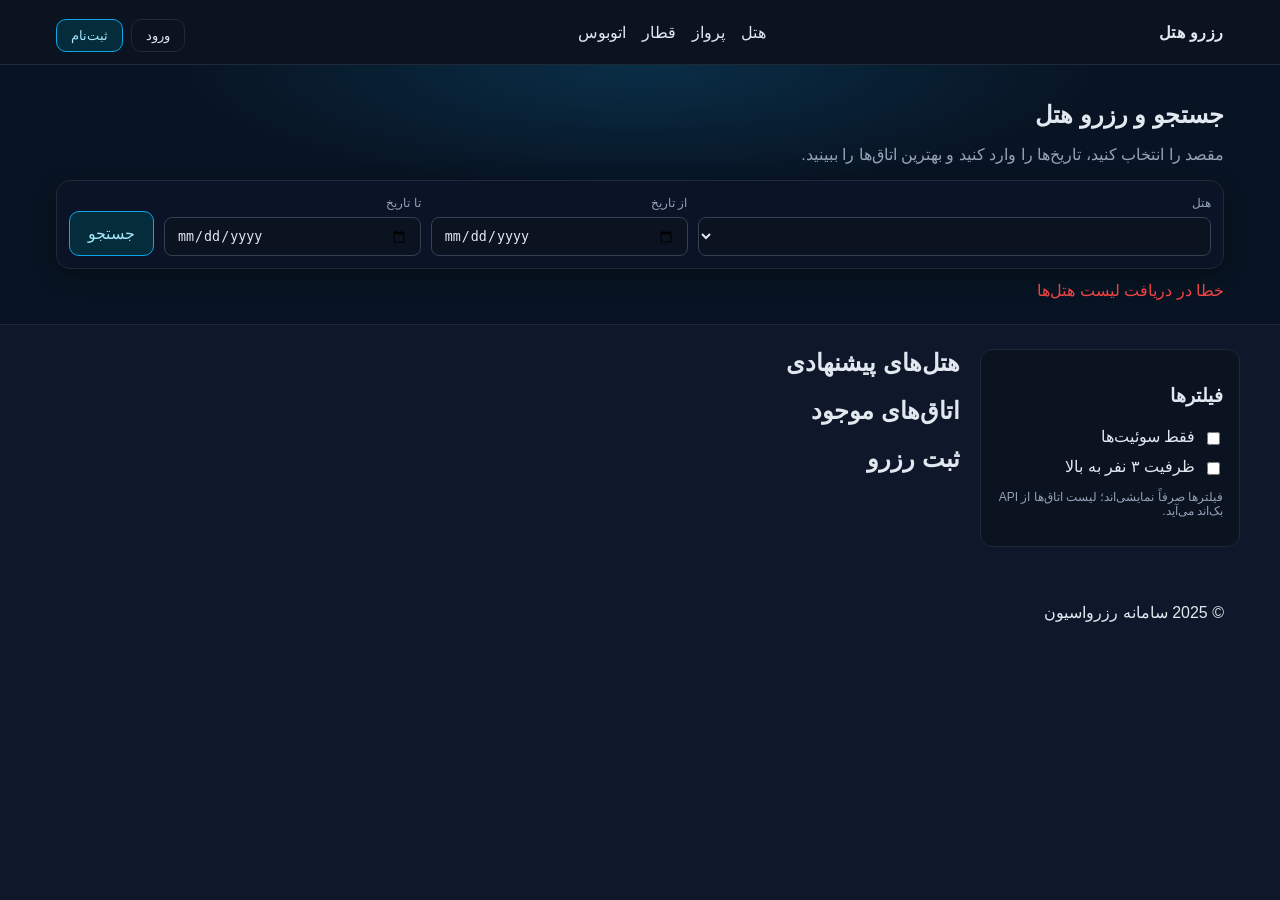
==== frontend/public/index.html @ 7dc8f559 "init backend and frontend and run on docker" ====
<!DOCTYPE html>
<html dir="rtl" lang="fa">
<head>
    <meta charset="UTF-8">
    <meta content="width=device-width, initial-scale=1.0" name="viewport">
    <title>رزرو هتل - سامانه رزرواسیون</title>
    <link href="styles.css" rel="stylesheet">
</head>
<body>
<nav class="topnav">
    <div class="container nav-inner">
        <div class="brand">رزرو هتل</div>
        <ul class="nav-links">
            <li><a href="#">هتل</a></li>
            <li><a href="#">پرواز</a></li>
            <li><a href="#">قطار</a></li>
            <li><a href="#">اتوبوس</a></li>
        </ul>
        <div class="nav-actions">
            <button class="btn ghost">ورود</button>
            <button class="btn primary">ثبت‌نام</button>
        </div>
    </div>
</nav>

<section class="hero">
    <div class="container">
        <h1>جستجو و رزرو هتل</h1>
        <p class="muted">مقصد را انتخاب کنید، تاریخ‌ها را وارد کنید و بهترین اتاق‌ها را ببینید.</p>
        <div class="searchbar">
            <div class="field">
                <label>هتل</label>
                <select id="hotelSelect"></select>
            </div>
            <div class="field">
                <label>از تاریخ</label>
                <input id="fromDate" type="date">
            </div>
            <div class="field">
                <label>تا تاریخ</label>
                <input id="toDate" type="date">
            </div>
            <button class="btn primary xl" id="searchBtn">جستجو</button>
        </div>
        <div id="message"></div>
    </div>
</section>

<div class="container page">
    <aside class="filters">
        <h3>فیلترها</h3>
        <label class="checkbox">
            <input id="filterSuite" type="checkbox"> فقط سوئیت‌ها
        </label>
        <label class="checkbox">
            <input id="filterCapacity3" type="checkbox"> ظرفیت ۳ نفر به بالا
        </label>
        <p class="hint muted">فیلترها صرفاً نمایشی‌اند؛ لیست اتاق‌ها از API بک‌اند می‌آید.</p>
    </aside>

    <main class="content">
        <section>
            <h2>هتل‌های پیشنهادی</h2>
            <div class="grid" id="hotelsGrid"></div>
        </section>

        <section class="results">
            <h2>اتاق‌های موجود</h2>
            <div class="grid grid-rooms" id="roomsGrid"></div>
        </section>

        <section class="reservation">
            <h2>ثبت رزرو</h2>
            <div class="card hidden" id="reservationForm">
                <p>اتاق انتخاب شده: <b id="selectedRoom"></b></p>
                <div class="form-row">
                    <input id="guestName" placeholder="نام و نام خانوادگی" type="text">
                    <input id="guestEmail" placeholder="ایمیل" type="email">
                    <button class="btn success" id="reserveBtn">ثبت رزرو</button>
                </div>
            </div>
        </section>
    </main>
</div>

<footer class="site-footer">
    <div class="container">
        <p>© 2025 سامانه رزرواسیون</p>
    </div>
</footer>

<script src="config.js"></script>
<script src="app.js"></script>
</body>
</html>
---- frontend/public/styles.css ----
:root {
    --bg: #0f172a;
    --fg: #e2e8f0;
    --muted: #94a3b8;
    --primary: #0ea5e9;
    --card: #0b1220;
    --accent: #10b981;
    --border: #1f2937;
    --shadow: 0 8px 24px rgba(0, 0, 0, .3);
}

* {
    box-sizing: border-box;
}

html, body {
    margin: 0;
    padding: 0;
    background: var(--bg);
    color: var(--fg);
    font-family: Vazirmatn, Segoe UI, Tahoma, Arial, sans-serif;
}

input, select, button {
    margin-top: 6px;
    padding: 10px 12px;
    border-radius: 8px;
    border: 1px solid #334155;
    background: #0b1220;
    color: var(--fg);
}

button {
    cursor: pointer;
    border-color: #0ea5e9;
    background: #0b1f2e;
    transition: background .15s ease, transform .05s ease;
}

button:hover {
    background: #0a2a3f;
}

button:active {
    transform: translateY(1px);
}

.hidden {
    display: none;
}

#message {
    margin-top: 12px;
}

.ok {
    color: var(--accent);
}

.err {
    color: #ef4444;
}

/* Layout */
.container {
    max-width: 1200px;
    margin: 0 auto;
    padding: 0 16px;
}

.topnav {
    background: #0b1220;
    border-bottom: 1px solid var(--border);
    position: sticky;
    top: 0;
    z-index: 10;
}

.nav-inner {
    display: flex;
    align-items: center;
    justify-content: space-between;
    height: 64px;
}

.brand {
    font-weight: 800;
    letter-spacing: .5px;
}

.nav-links {
    display: flex;
    list-style: none;
    gap: 16px;
    margin: 0;
    padding: 0;
}

.nav-links a {
    color: var(--fg);
    text-decoration: none;
}

.nav-actions {
    display: flex;
    gap: 8px;
}

.btn {
    border: 1px solid var(--border);
    padding: 8px 14px;
    border-radius: 10px;
}

.btn.primary {
    background: #042c3a;
    border-color: var(--primary);
    color: #a4e8ff;
}

.btn.success {
    background: #062b22;
    border-color: #16a34a;
    color: #86efac;
}

.btn.ghost {
    background: transparent;
}

.btn.xl {
    padding: 12px 18px;
    font-size: 16px;
}

.hero {
    background: radial-gradient(60% 80% at 50% 0%, rgba(14, 165, 233, .18), transparent 60%), #081423;
    border-bottom: 1px solid var(--border);
    padding: 36px 0 24px;
}

.hero h1 {
    margin: 0 0 6px;
}

.muted {
    color: var(--muted);
}

.searchbar {
    margin-top: 16px;
    display: grid;
    grid-template-columns: 2fr 1fr 1fr auto;
    gap: 10px;
    align-items: end;
    background: #0a1426;
    border: 1px solid var(--border);
    border-radius: 14px;
    padding: 12px;
    box-shadow: var(--shadow);
}

.searchbar .field label {
    font-size: 12px;
    color: var(--muted);
}

.searchbar select, .searchbar input {
    width: 100%;
}

.page {
    padding: 24px 0 40px;
    display: grid;
    grid-template-columns: 260px 1fr;
    gap: 20px;
}

.filters {
    background: var(--card);
    border: 1px solid var(--border);
    border-radius: 12px;
    padding: 16px;
    height: fit-content;
}

.checkbox {
    display: flex;
    align-items: center;
    gap: 8px;
    margin: 8px 0;
}

.hint {
    font-size: 12px;
}

.content h2 {
    margin-top: 0;
}

.grid {
    display: grid;
    grid-template-columns: repeat(3, 1fr);
    gap: 16px;
}

.grid-rooms {
    grid-template-columns: repeat(2, 1fr);
}

.card {
    background: var(--card);
    border: 1px solid var(--border);
    border-radius: 14px;
    padding: 14px;
    box-shadow: var(--shadow);
}

.hotel-card .title {
    display: flex;
    justify-content: space-between;
    align-items: baseline;
    gap: 8px;
}

.stars {
    color: #fbbf24;
    font-size: 14px;
}

.pill {
    display: inline-block;
    background: #0a2a3f;
    border: 1px solid #0ea5e9;
    color: #a4e8ff;
    padding: 2px 8px;
    border-radius: 999px;
    font-size: 12px;
}

.price {
    font-weight: 700;
}

.actions {
    display: flex;
    justify-content: flex-end;
}
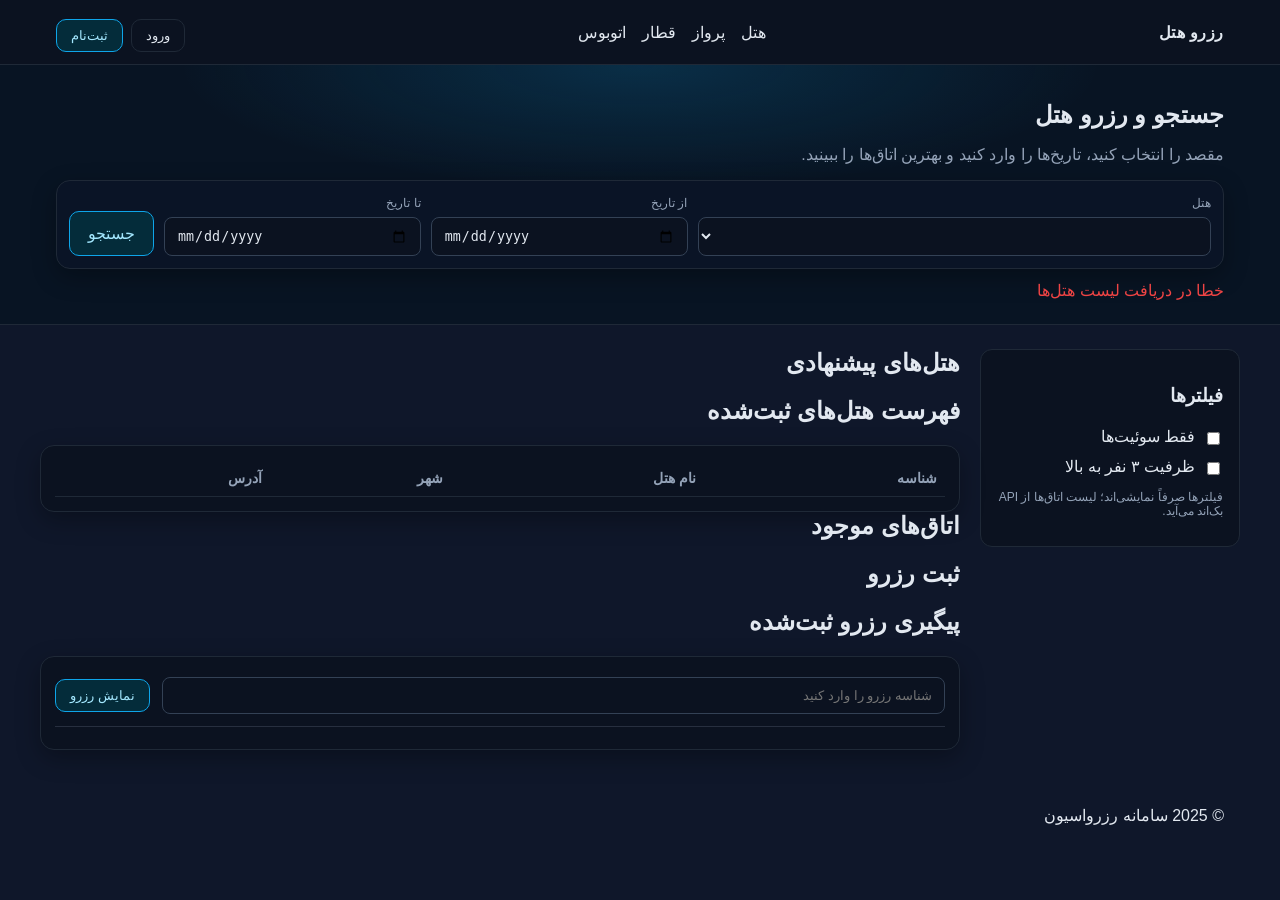
==== commit c9d8c355: "Add hotel listing table and reservation lookup feature - Introduced a new table to display hotel det" ====
--- a/frontend/public/index.html
+++ b/frontend/public/index.html
@@ -1,21 +1,28 @@
 <!DOCTYPE html>
+<!-- صفحه اصلی سامانه رزرواسیون هتل -->
 <html dir="rtl" lang="fa">
 <head>
+    <!-- تنظیمات متا و کدگذاری -->
     <meta charset="UTF-8">
     <meta content="width=device-width, initial-scale=1.0" name="viewport">
     <title>رزرو هتل - سامانه رزرواسیون</title>
+    <!-- لینک به فایل CSS برای استایل‌دهی -->
     <link href="styles.css" rel="stylesheet">
 </head>
 <body>
+<!-- نوار بالای صفحه (Navigation Bar) -->
 <nav class="topnav">
     <div class="container nav-inner">
+        <!-- لوگو و نام سایت -->
         <div class="brand">رزرو هتل</div>
+        <!-- منوی اصلی سایت -->
         <ul class="nav-links">
             <li><a href="#">هتل</a></li>
             <li><a href="#">پرواز</a></li>
             <li><a href="#">قطار</a></li>
             <li><a href="#">اتوبوس</a></li>
         </ul>
+        <!-- دکمه‌های ورود و ثبت‌نام -->
         <div class="nav-actions">
             <button class="btn ghost">ورود</button>
             <button class="btn primary">ثبت‌نام</button>
@@ -23,73 +30,134 @@
     </div>
 </nav>
 
+<!-- بخش اصلی جستجو (Hero Section) -->
 <section class="hero">
     <div class="container">
+        <!-- عنوان اصلی صفحه -->
         <h1>جستجو و رزرو هتل</h1>
+        <!-- توضیحات -->
         <p class="muted">مقصد را انتخاب کنید، تاریخ‌ها را وارد کنید و بهترین اتاق‌ها را ببینید.</p>
+        <!-- فرم جستجو -->
         <div class="searchbar">
+            <!-- فیلد انتخاب هتل -->
             <div class="field">
                 <label>هتل</label>
                 <select id="hotelSelect"></select>
             </div>
+            <!-- فیلد تاریخ شروع -->
             <div class="field">
                 <label>از تاریخ</label>
                 <input id="fromDate" type="date">
             </div>
+            <!-- فیلد تاریخ پایان -->
             <div class="field">
                 <label>تا تاریخ</label>
                 <input id="toDate" type="date">
             </div>
+            <!-- دکمه جستجو -->
             <button class="btn primary xl" id="searchBtn">جستجو</button>
         </div>
+        <!-- المان نمایش پیام‌ها (خطا یا موفقیت) -->
         <div id="message"></div>
     </div>
 </section>
 
+<!-- محتوای اصلی صفحه -->
 <div class="container page">
+    <!-- نوار کناری فیلترها -->
     <aside class="filters">
         <h3>فیلترها</h3>
+        <!-- چک‌باکس فیلتر سوئیت -->
         <label class="checkbox">
             <input id="filterSuite" type="checkbox"> فقط سوئیت‌ها
         </label>
+        <!-- چک‌باکس فیلتر ظرفیت -->
         <label class="checkbox">
             <input id="filterCapacity3" type="checkbox"> ظرفیت ۳ نفر به بالا
         </label>
+        <!-- توضیح درباره فیلترها -->
         <p class="hint muted">فیلترها صرفاً نمایشی‌اند؛ لیست اتاق‌ها از API بک‌اند می‌آید.</p>
     </aside>
 
+    <!-- بخش اصلی محتوا -->
     <main class="content">
-        <section>
-            <h2>هتل‌های پیشنهادی</h2>
-            <div class="grid" id="hotelsGrid"></div>
+        <!-- بخش نمایش هتل‌های پیشنهادی که از بک‌اند لود می‌شوند -->
+        <section> <!-- سکشن هتل‌های پیشنهادی -->
+            <h2>هتل‌های پیشنهادی</h2> <!-- عنوان بخش هتل‌های پیشنهادی -->
+            <div class="grid" id="hotelsGrid"></div> <!-- گرید کارت‌های هتل که با JS پر می‌شود -->
         </section>
 
-        <section class="results">
-            <h2>اتاق‌های موجود</h2>
-            <div class="grid grid-rooms" id="roomsGrid"></div>
+        <!-- جدول کامل هتل‌ها بر اساس داده‌های بک‌اند -->
+        <section class="hotel-list"> <!-- سکشن فهرست کامل هتل‌ها -->
+            <h2>فهرست هتل‌های ثبت‌شده</h2> <!-- عنوان جدول هتل‌ها -->
+            <div class="card"> <!-- کارت حاوی جدول -->
+                <div class="table-wrapper"> <!-- ظرف اسکرول‌پذیر برای جدول -->
+                    <table class="data-table"> <!-- جدول نمایش مشخصات هتل‌ها -->
+                        <thead> <!-- هدر جدول -->
+                            <tr> <!-- ردیف عنوان ستون‌ها -->
+                                <th>شناسه</th> <!-- ستون شناسه هتل -->
+                                <th>نام هتل</th> <!-- ستون نام هتل -->
+                                <th>شهر</th> <!-- ستون شهر هتل -->
+                                <th>آدرس</th> <!-- ستون آدرس هتل -->
+                            </tr>
+                        </thead>
+                        <tbody id="hotelsTableBody"> <!-- بدنه جدول که با JS از /api/hotels پر می‌شود -->
+                            <!-- ردیف‌های هتل از طریق JS تکمیل می‌شوند -->
+                        </tbody>
+                    </table>
+                </div>
+            </div>
         </section>
 
-        <section class="reservation">
-            <h2>ثبت رزرو</h2>
-            <div class="card hidden" id="reservationForm">
-                <p>اتاق انتخاب شده: <b id="selectedRoom"></b></p>
-                <div class="form-row">
-                    <input id="guestName" placeholder="نام و نام خانوادگی" type="text">
-                    <input id="guestEmail" placeholder="ایمیل" type="email">
-                    <button class="btn success" id="reserveBtn">ثبت رزرو</button>
+        <!-- بخش نمایش نتایج جستجو (اتاق‌های موجود) -->
+        <section class="results"> <!-- سکشن نتایج جستجوی اتاق‌ها -->
+            <h2>اتاق‌های موجود</h2> <!-- عنوان بخش اتاق‌های موجود -->
+            <div class="grid grid-rooms" id="roomsGrid"></div> <!-- گرید کارت‌های اتاق که با جستجو پر می‌شود -->
+        </section>
+
+        <!-- بخش فرم رزرواسیون -->
+        <section class="reservation"> <!-- سکشن فرم رزرو -->
+            <h2>ثبت رزرو</h2> <!-- عنوان فرم رزرو -->
+            <!-- فرم رزرو (در ابتدا مخفی است) -->
+            <div class="card hidden" id="reservationForm"> <!-- کارت فرم که پس از انتخاب اتاق نمایش داده می‌شود -->
+                <!-- نمایش شماره اتاق انتخاب شده -->
+                <p>اتاق انتخاب شده: <b id="selectedRoom"></b></p> <!-- نمایش شماره اتاق انتخاب‌شده -->
+                <!-- فیلدهای فرم رزرو -->
+                <div class="form-row"> <!-- ردیف فیلدهای نام، ایمیل و دکمه -->
+                    <input id="guestName" placeholder="نام و نام خانوادگی" type="text"> <!-- ورودی نام مهمان -->
+                    <input id="guestEmail" placeholder="ایمیل" type="email"> <!-- ورودی ایمیل مهمان -->
+                    <button class="btn success" id="reserveBtn">ثبت رزرو</button> <!-- دکمه ارسال رزرو -->
+                </div>
+            </div>
+        </section>
+
+        <!-- بخش مشاهده رزرو بر اساس شناسه -->
+        <section class="reservation-lookup"> <!-- سکشن پیگیری رزرو ثبت‌شده -->
+            <h2>پیگیری رزرو ثبت‌شده</h2> <!-- عنوان بخش پیگیری رزرو -->
+            <div class="card"> <!-- کارت فرم پیگیری -->
+                <div class="form-row"> <!-- ردیف ورودی شناسه و دکمه -->
+                    <input id="reservationIdInput" placeholder="شناسه رزرو را وارد کنید" type="number" min="1"> <!-- ورودی شناسه رزرو -->
+                    <button class="btn primary" id="reservationLookupBtn">نمایش رزرو</button> <!-- دکمه فراخوانی API رزرو -->
+                </div>
+                <div class="reservation-details" id="reservationDetails"> <!-- ناحیه نمایش جزئیات رزرو -->
+                    <!-- اطلاعات رزرو در اینجا نمایش داده می‌شود -->
                 </div>
             </div>
         </section>
     </main>
 </div>
 
+<!-- فوتر صفحه -->
 <footer class="site-footer">
     <div class="container">
         <p>© 2025 سامانه رزرواسیون</p>
     </div>
 </footer>
 
+<!-- بارگذاری فایل‌های JavaScript -->
+<!-- فایل تنظیمات (آدرس بک‌اند) -->
 <script src="config.js"></script>
+<!-- فایل اصلی منطق برنامه -->
 <script src="app.js"></script>
 </body>
 </html>
--- a/frontend/public/styles.css
+++ b/frontend/public/styles.css
@@ -1,158 +1,185 @@
+/* تعریف متغیرهای CSS برای رنگ‌ها و استایل‌های مشترک */
 :root {
-    --bg: #0f172a;
-    --fg: #e2e8f0;
-    --muted: #94a3b8;
-    --primary: #0ea5e9;
-    --card: #0b1220;
-    --accent: #10b981;
-    --border: #1f2937;
-    --shadow: 0 8px 24px rgba(0, 0, 0, .3);
-}
-
+    --bg: #0f172a; /* رنگ پس‌زمینه اصلی */
+    --fg: #e2e8f0; /* رنگ متن اصلی */
+    --muted: #94a3b8; /* رنگ متن کم‌رنگ */
+    --primary: #0ea5e9; /* رنگ اصلی (آبی) */
+    --card: #0b1220; /* رنگ پس‌زمینه کارت‌ها */
+    --accent: #10b981; /* رنگ تأکیدی (سبز) */
+    --border: #1f2937; /* رنگ حاشیه */
+    --shadow: 0 8px 24px rgba(0, 0, 0, .3); /* سایه پیش‌فرض */
+}
+
+/* تنظیمات کلی برای تمام المان‌ها */
 * {
-    box-sizing: border-box;
-}
-
+    box-sizing: border-box; /* محاسبه اندازه با در نظر گیری padding و border */
+}
+
+/* تنظیمات پایه برای HTML و Body */
 html, body {
     margin: 0;
     padding: 0;
-    background: var(--bg);
-    color: var(--fg);
-    font-family: Vazirmatn, Segoe UI, Tahoma, Arial, sans-serif;
-}
-
+    background: var(--bg); /* استفاده از رنگ پس‌زمینه تعریف شده */
+    color: var(--fg); /* استفاده از رنگ متن تعریف شده */
+    font-family: Vazirmatn, Segoe UI, Tahoma, Arial, sans-serif; /* فونت فارسی و انگلیسی */
+}
+
+/* استایل‌های مشترک برای input، select و button */
 input, select, button {
     margin-top: 6px;
     padding: 10px 12px;
-    border-radius: 8px;
+    border-radius: 8px; /* گوشه‌های گرد */
     border: 1px solid #334155;
     background: #0b1220;
     color: var(--fg);
 }
 
+/* استایل‌های مخصوص دکمه‌ها */
 button {
-    cursor: pointer;
+    cursor: pointer; /* تغییر نشانگر ماوس به دست */
     border-color: #0ea5e9;
     background: #0b1f2e;
-    transition: background .15s ease, transform .05s ease;
-}
-
+    transition: background .15s ease, transform .05s ease; /* انیمیشن نرم */
+}
+
+/* استایل دکمه هنگام hover (قرار گرفتن ماوس روی آن) */
 button:hover {
     background: #0a2a3f;
 }
 
+/* استایل دکمه هنگام کلیک */
 button:active {
-    transform: translateY(1px);
-}
-
+    transform: translateY(1px); /* حرکت کوچک به پایین برای افکت کلیک */
+}
+
+/* کلاس برای مخفی کردن المان‌ها */
 .hidden {
     display: none;
 }
 
+/* استایل المان نمایش پیام */
 #message {
     margin-top: 12px;
 }
 
+/* رنگ سبز برای پیام‌های موفقیت */
 .ok {
     color: var(--accent);
 }
 
+/* رنگ قرمز برای پیام‌های خطا */
 .err {
     color: #ef4444;
 }
 
-/* Layout */
+/* استایل‌های Layout و چیدمان صفحه */
+/* کانتینر اصلی با عرض حداکثر 1200 پیکسل و وسط‌چین */
 .container {
     max-width: 1200px;
-    margin: 0 auto;
-    padding: 0 16px;
-}
-
+    margin: 0 auto; /* وسط‌چین کردن */
+    padding: 0 16px; /* فاصله از کناره‌ها */
+}
+
+/* استایل نوار بالای صفحه (Navigation Bar) */
 .topnav {
     background: #0b1220;
     border-bottom: 1px solid var(--border);
-    position: sticky;
+    position: sticky; /* چسبیدن به بالای صفحه هنگام اسکرول */
     top: 0;
-    z-index: 10;
-}
-
+    z-index: 10; /* قرار گرفتن در بالای سایر المان‌ها */
+}
+
+/* استایل محتوای داخلی نوار */
 .nav-inner {
     display: flex;
-    align-items: center;
-    justify-content: space-between;
+    align-items: center; /* تراز عمودی وسط */
+    justify-content: space-between; /* فاصله بین المان‌ها */
     height: 64px;
 }
 
+/* استایل لوگو/نام برند */
 .brand {
     font-weight: 800;
     letter-spacing: .5px;
 }
 
+/* استایل منوی لینک‌ها */
 .nav-links {
     display: flex;
-    list-style: none;
+    list-style: none; /* حذف نشانگر لیست */
     gap: 16px;
     margin: 0;
     padding: 0;
 }
 
+/* استایل لینک‌های منو */
 .nav-links a {
     color: var(--fg);
-    text-decoration: none;
-}
-
+    text-decoration: none; /* حذف خط زیر لینک */
+}
+
+/* استایل دکمه‌های ورود و ثبت‌نام */
 .nav-actions {
     display: flex;
     gap: 8px;
 }
 
+/* استایل پایه دکمه‌ها */
 .btn {
     border: 1px solid var(--border);
     padding: 8px 14px;
     border-radius: 10px;
 }
 
+/* استایل دکمه اصلی (آبی) */
 .btn.primary {
     background: #042c3a;
     border-color: var(--primary);
     color: #a4e8ff;
 }
 
+/* استایل دکمه موفقیت (سبز) */
 .btn.success {
     background: #062b22;
     border-color: #16a34a;
     color: #86efac;
 }
 
+/* استایل دکمه شفاف (بدون پس‌زمینه) */
 .btn.ghost {
     background: transparent;
 }
 
+/* استایل دکمه بزرگ */
 .btn.xl {
     padding: 12px 18px;
     font-size: 16px;
 }
 
+/* استایل بخش Hero (بخش جستجو در بالای صفحه) */
 .hero {
     background: radial-gradient(60% 80% at 50% 0%, rgba(14, 165, 233, .18), transparent 60%), #081423;
     border-bottom: 1px solid var(--border);
     padding: 36px 0 24px;
 }
 
+/* استایل عنوان اصلی */
 .hero h1 {
     margin: 0 0 6px;
 }
 
+/* کلاس برای متن‌های کم‌رنگ */
 .muted {
     color: var(--muted);
 }
 
+/* استایل نوار جستجو */
 .searchbar {
     margin-top: 16px;
-    display: grid;
-    grid-template-columns: 2fr 1fr 1fr auto;
+    display: grid; /* استفاده از Grid Layout */
+    grid-template-columns: 2fr 1fr 1fr auto; /* تقسیم فضا: هتل 2 واحد، تاریخ‌ها هر کدام 1 واحد، دکمه auto */
     gap: 10px;
-    align-items: end;
+    align-items: end; /* تراز المان‌ها از پایین */
     background: #0a1426;
     border: 1px solid var(--border);
     border-radius: 14px;
@@ -160,30 +187,35 @@
     box-shadow: var(--shadow);
 }
 
+/* استایل برچسب فیلدهای جستجو */
 .searchbar .field label {
     font-size: 12px;
     color: var(--muted);
 }
 
+/* استایل input و select در نوار جستجو */
 .searchbar select, .searchbar input {
-    width: 100%;
-}
-
+    width: 100%; /* پر کردن تمام عرض فیلد */
+}
+
+/* استایل صفحه اصلی (با sidebar و محتوا) */
 .page {
     padding: 24px 0 40px;
     display: grid;
-    grid-template-columns: 260px 1fr;
+    grid-template-columns: 260px 1fr; /* sidebar 260px و محتوا بقیه فضا */
     gap: 20px;
 }
 
+/* استایل نوار کناری فیلترها */
 .filters {
     background: var(--card);
     border: 1px solid var(--border);
     border-radius: 12px;
     padding: 16px;
-    height: fit-content;
-}
-
+    height: fit-content; /* ارتفاع بر اساس محتوا */
+}
+
+/* استایل چک‌باکس‌ها */
 .checkbox {
     display: flex;
     align-items: center;
@@ -191,24 +223,29 @@
     margin: 8px 0;
 }
 
+/* استایل متن راهنما */
 .hint {
     font-size: 12px;
 }
 
+/* استایل عنوان‌های بخش محتوا */
 .content h2 {
     margin-top: 0;
 }
 
+/* استایل Grid برای نمایش کارت‌ها */
 .grid {
     display: grid;
-    grid-template-columns: repeat(3, 1fr);
+    grid-template-columns: repeat(3, 1fr); /* 3 ستون با عرض مساوی */
     gap: 16px;
 }
 
+/* استایل Grid مخصوص اتاق‌ها (2 ستون) */
 .grid-rooms {
-    grid-template-columns: repeat(2, 1fr);
-}
-
+    grid-template-columns: repeat(2, 1fr); /* 2 ستون با عرض مساوی */
+}
+
+/* استایل پایه کارت‌ها */
 .card {
     background: var(--card);
     border: 1px solid var(--border);
@@ -217,35 +254,93 @@
     box-shadow: var(--shadow);
 }
 
+/* استایل عنوان کارت هتل */
 .hotel-card .title {
     display: flex;
-    justify-content: space-between;
+    justify-content: space-between; /* فاصله بین نام و ستاره‌ها */
     align-items: baseline;
     gap: 8px;
 }
 
+/* استایل ستاره‌های رتبه‌بندی */
 .stars {
-    color: #fbbf24;
+    color: #fbbf24; /* رنگ طلایی */
     font-size: 14px;
 }
 
+/* استایل برچسب نوع اتاق (pill) */
 .pill {
     display: inline-block;
     background: #0a2a3f;
     border: 1px solid #0ea5e9;
     color: #a4e8ff;
     padding: 2px 8px;
-    border-radius: 999px;
+    border-radius: 999px; /* شکل گرد کامل */
     font-size: 12px;
 }
 
+/* استایل نمایش قیمت */
 .price {
-    font-weight: 700;
-}
-
+    font-weight: 700; /* متن پررنگ */
+}
+
+/* استایل بخش دکمه‌های کارت */
 .actions {
     display: flex;
-    justify-content: flex-end;
-}
-
-
+    justify-content: flex-end; /* تراز به راست */
+}
+
+/* استایل جدول نمایش هتل‌ها */
+.table-wrapper {
+    overflow-x: auto; /* امکان اسکرول افقی در موبایل */
+}
+
+.data-table {
+    width: 100%;
+    border-collapse: collapse; /* حذف فاصله بین سلول‌ها */
+    font-size: 14px;
+}
+
+.data-table th, .data-table td {
+    text-align: right;
+    padding: 10px 8px;
+    border-bottom: 1px solid var(--border);
+}
+
+.data-table th {
+    color: var(--muted);
+    font-weight: 600;
+}
+
+.data-table tr:last-child td {
+    border-bottom: none;
+}
+
+/* استایل چیدمان سطرهای فرم */
+.form-row {
+    display: flex;
+    gap: 12px;
+    flex-wrap: wrap; /* جمع شدن در موبایل */
+    align-items: center;
+}
+
+.form-row input {
+    flex: 1;
+    min-width: 220px;
+}
+
+/* استایل بخش نمایش جزییات رزرو */
+.reservation-details {
+    margin-top: 12px;
+    padding-top: 8px;
+    border-top: 1px solid rgba(148, 163, 184, .2);
+    font-size: 14px;
+    line-height: 1.8;
+}
+
+.reservation-details .highlight {
+    color: var(--accent);
+    font-weight: 600;
+}
+
+
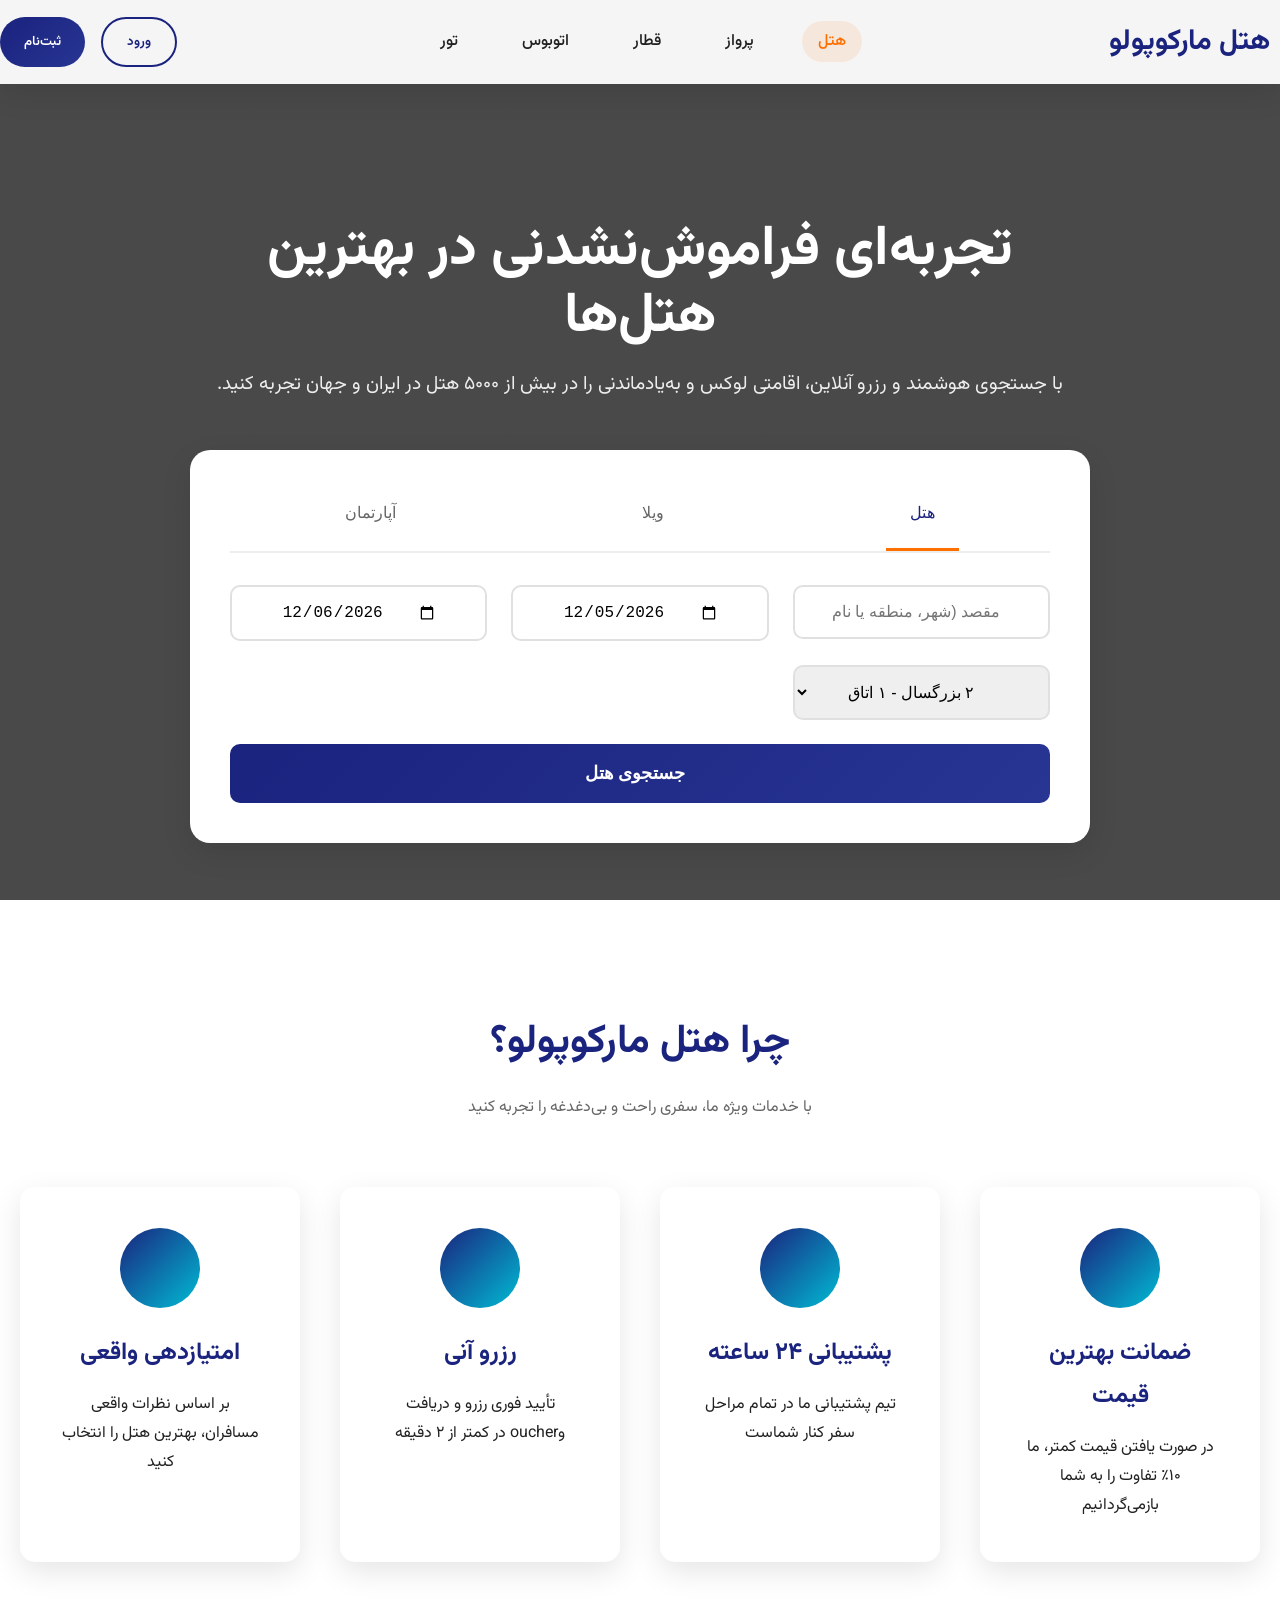
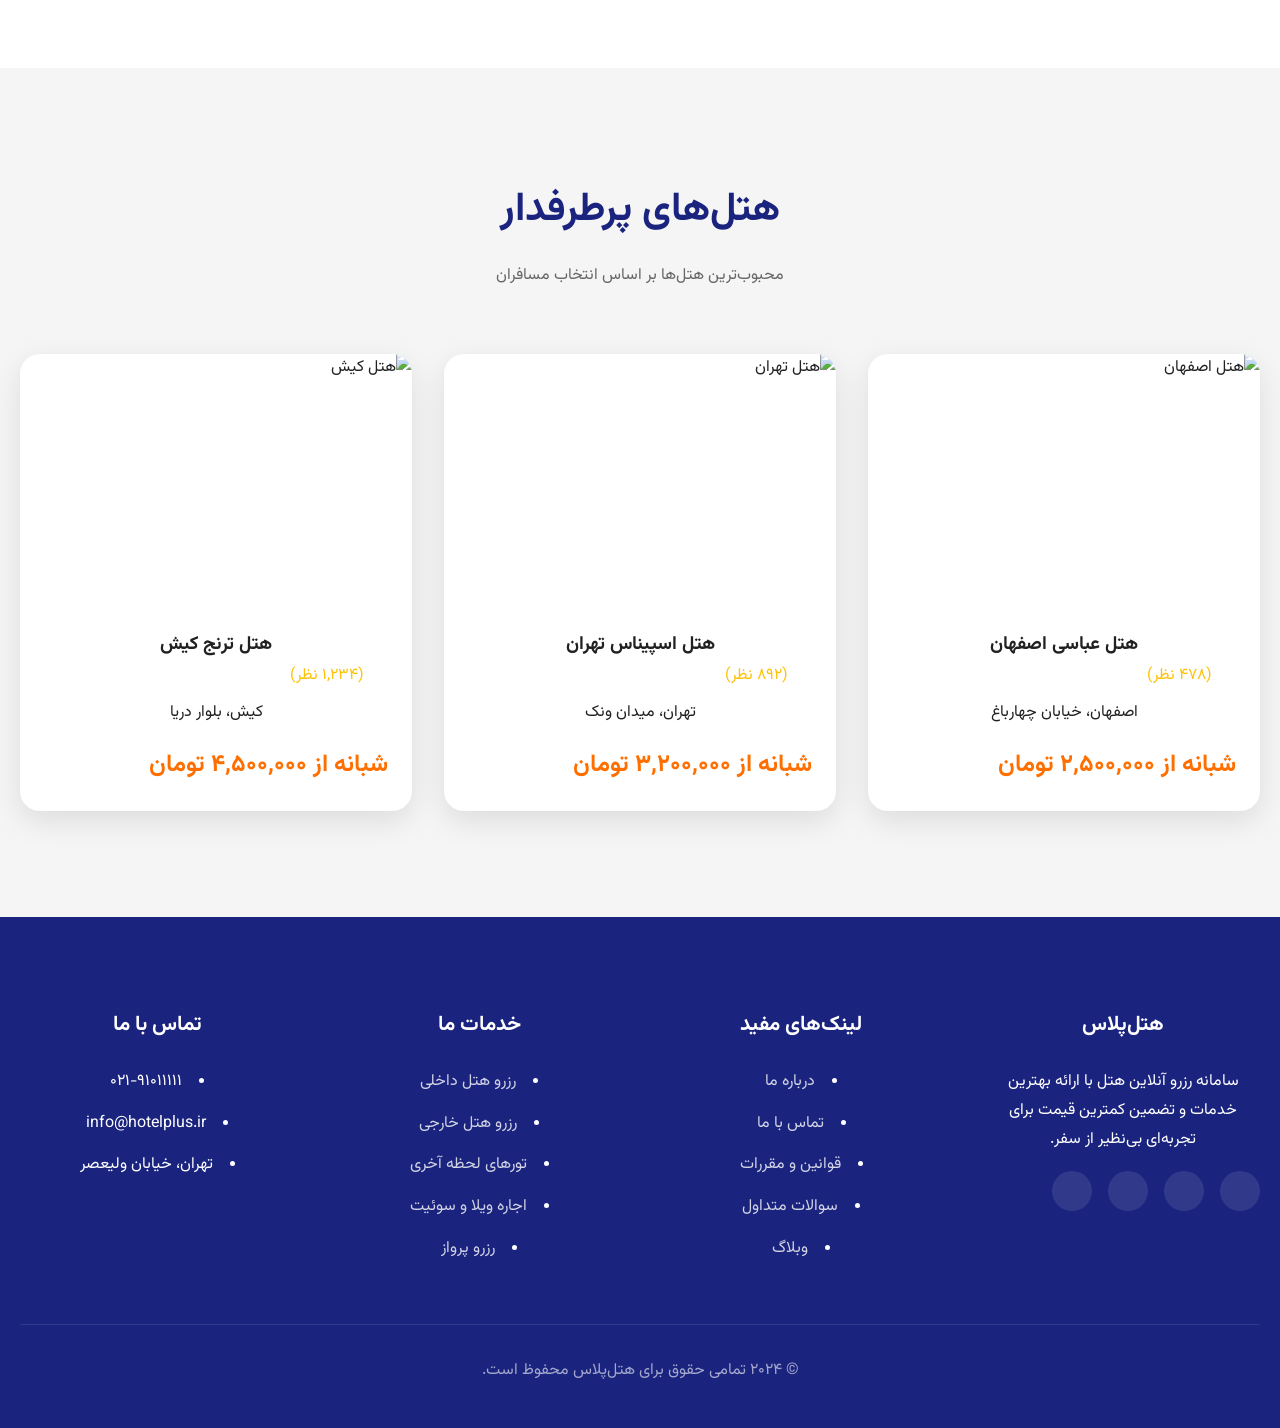
==== commit f64e81de: "*- Merge Frontend and Backend *- Documenting *- Create new Entities and controllers and ... *- Use A" ====
--- a/frontend/public/index.html
+++ b/frontend/public/index.html
@@ -1,165 +1,301 @@
 <!DOCTYPE html>
-<!-- صفحه اصلی سامانه رزرواسیون هتل -->
 <html dir="rtl" lang="fa">
 <head>
-    <!-- تنظیمات متا و کدگذاری -->
     <meta charset="UTF-8">
     <meta content="width=device-width, initial-scale=1.0" name="viewport">
-    <title>رزرو هتل - سامانه رزرواسیون</title>
-    <!-- لینک به فایل CSS برای استایل‌دهی -->
-    <link href="styles.css" rel="stylesheet">
+    <title>رزرو هتل لوکس | بهترین هتل‌های ایران و جهان</title>
+    <link href="https://fonts.googleapis.com/css2?family=Vazirmatn:wght@300;400;500;600;700&display=swap"
+          rel="stylesheet">
+    <link href="style.css" rel="stylesheet">
+
+    <style>
+
+    </style>
 </head>
 <body>
-<!-- نوار بالای صفحه (Navigation Bar) -->
-<nav class="topnav">
-    <div class="container nav-inner">
-        <!-- لوگو و نام سایت -->
-        <div class="brand">رزرو هتل</div>
-        <!-- منوی اصلی سایت -->
-        <ul class="nav-links">
-            <li><a href="#">هتل</a></li>
-            <li><a href="#">پرواز</a></li>
-            <li><a href="#">قطار</a></li>
-            <li><a href="#">اتوبوس</a></li>
+<!-- Header -->
+<header>
+    <div class="container nav-container">
+        <a class="logo" href="config.html">
+            <i class="fas fa-crown"></i>
+            هتل مارکوپولو
+        </a>
+
+        <ul class="nav-menu">
+            <li><a class="active" href="index.html"><i class="fas fa-bed"></i> هتل</a></li>
+            <li><a href="flight.html"><i class="fas fa-plane"></i> پرواز</a></li>
+            <li><a href="train.html"><i class="fas fa-train"></i> قطار</a></li>
+            <li><a href="#"><i class="fas fa-bus"></i> اتوبوس</a></li>
+            <li><a href="#"><i class="fas fa-umbrella-beach"></i> تور</a></li>
         </ul>
-        <!-- دکمه‌های ورود و ثبت‌نام -->
-        <div class="nav-actions">
-            <button class="btn ghost">ورود</button>
-            <button class="btn primary">ثبت‌نام</button>
-        </div>
-    </div>
-</nav>
-
-<!-- بخش اصلی جستجو (Hero Section) -->
+
+        <div class="auth-buttons">
+            <button class="btn btn-outline"><i class="fas fa-sign-in-alt"></i> ورود</button>
+            <button class="btn btn-primary" onclick="window.location.href='regester.html'"><i
+                    class="fas fa-user-plus"></i> ثبت‌نام
+            </button>
+
+        </div>
+    </div>
+</header>
+
+<!-- Hero Section -->
 <section class="hero">
     <div class="container">
-        <!-- عنوان اصلی صفحه -->
-        <h1>جستجو و رزرو هتل</h1>
-        <!-- توضیحات -->
-        <p class="muted">مقصد را انتخاب کنید، تاریخ‌ها را وارد کنید و بهترین اتاق‌ها را ببینید.</p>
-        <!-- فرم جستجو -->
-        <div class="searchbar">
-            <!-- فیلد انتخاب هتل -->
-            <div class="field">
-                <label>هتل</label>
-                <select id="hotelSelect"></select>
-            </div>
-            <!-- فیلد تاریخ شروع -->
-            <div class="field">
-                <label>از تاریخ</label>
-                <input id="fromDate" type="date">
-            </div>
-            <!-- فیلد تاریخ پایان -->
-            <div class="field">
-                <label>تا تاریخ</label>
-                <input id="toDate" type="date">
-            </div>
-            <!-- دکمه جستجو -->
-            <button class="btn primary xl" id="searchBtn">جستجو</button>
-        </div>
-        <!-- المان نمایش پیام‌ها (خطا یا موفقیت) -->
-        <div id="message"></div>
+        <div class="hero-content">
+            <h1>تجربه‌ای فراموش‌نشدنی در بهترین هتل‌ها</h1>
+            <p>با جستجوی هوشمند و رزرو آنلاین، اقامتی لوکس و به‌یادماندنی را در بیش از ۵۰۰۰ هتل در ایران و جهان تجربه
+                کنید.</p>
+
+            <div class="search-container">
+                <div class="search-tabs">
+                    <button class="tab active"><i class="fas fa-hotel"></i> هتل</button>
+                    <button class="tab"><i class="fas fa-home"></i> ویلا</button>
+                    <button class="tab"><i class="fas fa-building"></i> آپارتمان</button>
+                </div>
+
+                <div class="search-grid">
+                    <div class="input-group">
+                        <i class="fas fa-map-marker-alt"></i>
+                        <input list="cities" placeholder="مقصد (شهر، منطقه یا نام هتل)" type="text">
+                        <datalist id="cities">
+                            <option value="تهران">تهران</option>
+                            <option value="مشهد">مشهد</option>
+                            <option value="اصفهان">اصفهان</option>
+                            <option value="شیراز">شیراز</option>
+                            <option value="کیش">کیش</option>
+                        </datalist>
+                    </div>
+
+                    <div class="input-group">
+                        <i class="fas fa-calendar-alt"></i>
+                        <input id="checkin" type="date">
+                    </div>
+
+                    <div class="input-group">
+                        <i class="fas fa-calendar-alt"></i>
+                        <input id="checkout" type="date">
+                    </div>
+
+                    <div class="input-group">
+                        <i class="fas fa-user-friends"></i>
+                        <select>
+                            <option>۲ بزرگسال - ۱ اتاق</option>
+                            <option>۱ بزرگسال - ۱ اتاق</option>
+                            <option>۲ بزرگسال + ۱ کودک</option>
+                            <option>گروهی (بیش از ۴ نفر)</option>
+                        </select>
+                    </div>
+                </div>
+
+                <button class="search-btn">
+                    <i class="fas fa-search"></i>
+                    جستجوی هتل
+                </button>
+            </div>
+        </div>
     </div>
 </section>
 
-<!-- محتوای اصلی صفحه -->
-<div class="container page">
-    <!-- نوار کناری فیلترها -->
-    <aside class="filters">
-        <h3>فیلترها</h3>
-        <!-- چک‌باکس فیلتر سوئیت -->
-        <label class="checkbox">
-            <input id="filterSuite" type="checkbox"> فقط سوئیت‌ها
-        </label>
-        <!-- چک‌باکس فیلتر ظرفیت -->
-        <label class="checkbox">
-            <input id="filterCapacity3" type="checkbox"> ظرفیت ۳ نفر به بالا
-        </label>
-        <!-- توضیح درباره فیلترها -->
-        <p class="hint muted">فیلترها صرفاً نمایشی‌اند؛ لیست اتاق‌ها از API بک‌اند می‌آید.</p>
-    </aside>
-
-    <!-- بخش اصلی محتوا -->
-    <main class="content">
-        <!-- بخش نمایش هتل‌های پیشنهادی که از بک‌اند لود می‌شوند -->
-        <section> <!-- سکشن هتل‌های پیشنهادی -->
-            <h2>هتل‌های پیشنهادی</h2> <!-- عنوان بخش هتل‌های پیشنهادی -->
-            <div class="grid" id="hotelsGrid"></div> <!-- گرید کارت‌های هتل که با JS پر می‌شود -->
-        </section>
-
-        <!-- جدول کامل هتل‌ها بر اساس داده‌های بک‌اند -->
-        <section class="hotel-list"> <!-- سکشن فهرست کامل هتل‌ها -->
-            <h2>فهرست هتل‌های ثبت‌شده</h2> <!-- عنوان جدول هتل‌ها -->
-            <div class="card"> <!-- کارت حاوی جدول -->
-                <div class="table-wrapper"> <!-- ظرف اسکرول‌پذیر برای جدول -->
-                    <table class="data-table"> <!-- جدول نمایش مشخصات هتل‌ها -->
-                        <thead> <!-- هدر جدول -->
-                            <tr> <!-- ردیف عنوان ستون‌ها -->
-                                <th>شناسه</th> <!-- ستون شناسه هتل -->
-                                <th>نام هتل</th> <!-- ستون نام هتل -->
-                                <th>شهر</th> <!-- ستون شهر هتل -->
-                                <th>آدرس</th> <!-- ستون آدرس هتل -->
-                            </tr>
-                        </thead>
-                        <tbody id="hotelsTableBody"> <!-- بدنه جدول که با JS از /api/hotels پر می‌شود -->
-                            <!-- ردیف‌های هتل از طریق JS تکمیل می‌شوند -->
-                        </tbody>
-                    </table>
-                </div>
-            </div>
-        </section>
-
-        <!-- بخش نمایش نتایج جستجو (اتاق‌های موجود) -->
-        <section class="results"> <!-- سکشن نتایج جستجوی اتاق‌ها -->
-            <h2>اتاق‌های موجود</h2> <!-- عنوان بخش اتاق‌های موجود -->
-            <div class="grid grid-rooms" id="roomsGrid"></div> <!-- گرید کارت‌های اتاق که با جستجو پر می‌شود -->
-        </section>
-
-        <!-- بخش فرم رزرواسیون -->
-        <section class="reservation"> <!-- سکشن فرم رزرو -->
-            <h2>ثبت رزرو</h2> <!-- عنوان فرم رزرو -->
-            <!-- فرم رزرو (در ابتدا مخفی است) -->
-            <div class="card hidden" id="reservationForm"> <!-- کارت فرم که پس از انتخاب اتاق نمایش داده می‌شود -->
-                <!-- نمایش شماره اتاق انتخاب شده -->
-                <p>اتاق انتخاب شده: <b id="selectedRoom"></b></p> <!-- نمایش شماره اتاق انتخاب‌شده -->
-                <!-- فیلدهای فرم رزرو -->
-                <div class="form-row"> <!-- ردیف فیلدهای نام، ایمیل و دکمه -->
-                    <input id="guestName" placeholder="نام و نام خانوادگی" type="text"> <!-- ورودی نام مهمان -->
-                    <input id="guestEmail" placeholder="ایمیل" type="email"> <!-- ورودی ایمیل مهمان -->
-                    <button class="btn success" id="reserveBtn">ثبت رزرو</button> <!-- دکمه ارسال رزرو -->
-                </div>
-            </div>
-        </section>
-
-        <!-- بخش مشاهده رزرو بر اساس شناسه -->
-        <section class="reservation-lookup"> <!-- سکشن پیگیری رزرو ثبت‌شده -->
-            <h2>پیگیری رزرو ثبت‌شده</h2> <!-- عنوان بخش پیگیری رزرو -->
-            <div class="card"> <!-- کارت فرم پیگیری -->
-                <div class="form-row"> <!-- ردیف ورودی شناسه و دکمه -->
-                    <input id="reservationIdInput" placeholder="شناسه رزرو را وارد کنید" type="number" min="1"> <!-- ورودی شناسه رزرو -->
-                    <button class="btn primary" id="reservationLookupBtn">نمایش رزرو</button> <!-- دکمه فراخوانی API رزرو -->
-                </div>
-                <div class="reservation-details" id="reservationDetails"> <!-- ناحیه نمایش جزئیات رزرو -->
-                    <!-- اطلاعات رزرو در اینجا نمایش داده می‌شود -->
-                </div>
-            </div>
-        </section>
-    </main>
-</div>
-
-<!-- فوتر صفحه -->
-<footer class="site-footer">
+<!-- Features Section -->
+<section class="features">
     <div class="container">
-        <p>© 2025 سامانه رزرواسیون</p>
+        <div class="section-title">
+            <h2>چرا هتل‌ مارکوپولو؟</h2>
+            <p>با خدمات ویژه ما، سفری راحت و بی‌دغدغه را تجربه کنید</p>
+        </div>
+
+        <div class="features-grid">
+            <div class="feature-card">
+                <div class="feature-icon">
+                    <i class="fas fa-shield-alt"></i>
+                </div>
+                <h3>ضمانت بهترین قیمت</h3>
+                <p>در صورت یافتن قیمت کمتر، ما ۱۰٪ تفاوت را به شما بازمی‌گردانیم</p>
+            </div>
+
+            <div class="feature-card">
+                <div class="feature-icon">
+                    <i class="fas fa-headset"></i>
+                </div>
+                <h3>پشتیبانی ۲۴ ساعته</h3>
+                <p>تیم پشتیبانی ما در تمام مراحل سفر کنار شماست</p>
+            </div>
+
+            <div class="feature-card">
+                <div class="feature-icon">
+                    <i class="fas fa-bolt"></i>
+                </div>
+                <h3>رزرو آنی</h3>
+                <p>تأیید فوری رزرو و دریافت وoucher در کمتر از ۲ دقیقه</p>
+            </div>
+
+            <div class="feature-card">
+                <div class="feature-icon">
+                    <i class="fas fa-star"></i>
+                </div>
+                <h3>امتیازدهی واقعی</h3>
+                <p>بر اساس نظرات واقعی مسافران، بهترین هتل را انتخاب کنید</p>
+            </div>
+        </div>
+    </div>
+</section>
+
+<!-- Popular Hotels -->
+<section class="popular-hotels">
+    <div class="container">
+        <div class="section-title">
+            <h2>هتل‌های پرطرفدار</h2>
+            <p>محبوب‌ترین هتل‌ها بر اساس انتخاب مسافران</p>
+        </div>
+
+        <div class="hotels-grid">
+            <div class="hotel-card">
+                <div class="hotel-img">
+                    <img alt="هتل اصفهان"
+                         src="https://images.unsplash.com/photo-1564501049418-3c27787d01e8?ixlib=rb-4.0.3&auto=format&fit=crop&w=800&q=80">
+                </div>
+                <div class="hotel-info">
+                    <h3>هتل عباسی اصفهان</h3>
+                    <div class="hotel-rating">
+                        <i class="fas fa-star"></i>
+                        <i class="fas fa-star"></i>
+                        <i class="fas fa-star"></i>
+                        <i class="fas fa-star"></i>
+                        <i class="fas fa-star-half-alt"></i>
+                        <span>(۴۷۸ نظر)</span>
+                    </div>
+                    <p><i class="fas fa-map-marker-alt"></i> اصفهان، خیابان چهارباغ</p>
+                    <div class="hotel-price">شبانه از ۲,۵۰۰,۰۰۰ تومان</div>
+                </div>
+            </div>
+
+            <div class="hotel-card">
+                <div class="hotel-img">
+                    <img alt="هتل تهران"
+                         src="https://images.unsplash.com/photo-1542314831-068cd1dbfeeb?ixlib=rb-4.0.3&auto=format&fit=crop&w=800&q=80">
+                </div>
+                <div class="hotel-info">
+                    <h3>هتل اسپیناس تهران</h3>
+                    <div class="hotel-rating">
+                        <i class="fas fa-star"></i>
+                        <i class="fas fa-star"></i>
+                        <i class="fas fa-star"></i>
+                        <i class="fas fa-star"></i>
+                        <i class="fas fa-star"></i>
+                        <span>(۸۹۲ نظر)</span>
+                    </div>
+                    <p><i class="fas fa-map-marker-alt"></i> تهران، میدان ونک</p>
+                    <div class="hotel-price">شبانه از ۳,۲۰۰,۰۰۰ تومان</div>
+                </div>
+            </div>
+
+            <div class="hotel-card">
+                <div class="hotel-img">
+                    <img alt="هتل کیش"
+                         src="https://images.unsplash.com/photo-1520250497591-112f2f40a3f4?ixlib=rb-4.0.3&auto=format&fit=crop&w=800&q=80">
+                </div>
+                <div class="hotel-info">
+                    <h3>هتل ترنج کیش</h3>
+                    <div class="hotel-rating">
+                        <i class="fas fa-star"></i>
+                        <i class="fas fa-star"></i>
+                        <i class="fas fa-star"></i>
+                        <i class="fas fa-star"></i>
+                        <i class="fas fa-star"></i>
+                        <span>(۱,۲۳۴ نظر)</span>
+                    </div>
+                    <p><i class="fas fa-map-marker-alt"></i> کیش، بلوار دریا</p>
+                    <div class="hotel-price">شبانه از ۴,۵۰۰,۰۰۰ تومان</div>
+                </div>
+            </div>
+        </div>
+    </div>
+</section>
+
+<!-- Footer -->
+<footer>
+    <div class="container">
+        <div class="footer-grid">
+            <div class="footer-col">
+                <h3>هتل‌پلاس</h3>
+                <p>سامانه رزرو آنلاین هتل با ارائه بهترین خدمات و تضمین کمترین قیمت برای تجربه‌ای بی‌نظیر از سفر.</p>
+                <div class="social-links">
+                    <a href="#"><i class="fab fa-instagram"></i></a>
+                    <a href="#"><i class="fab fa-telegram"></i></a>
+                    <a href="#"><i class="fab fa-twitter"></i></a>
+                    <a href="#"><i class="fab fa-linkedin"></i></a>
+                </div>
+            </div>
+
+            <div class="footer-col">
+                <h3>لینک‌های مفید</h3>
+                <ul>
+                    <li><a href="#">درباره ما</a></li>
+                    <li><a href="#">تماس با ما</a></li>
+                    <li><a href="#">قوانین و مقررات</a></li>
+                    <li><a href="#">سوالات متداول</a></li>
+                    <li><a href="#">وبلاگ</a></li>
+                </ul>
+            </div>
+
+            <div class="footer-col">
+                <h3>خدمات ما</h3>
+                <ul>
+                    <li><a href="#">رزرو هتل داخلی</a></li>
+                    <li><a href="#">رزرو هتل خارجی</a></li>
+                    <li><a href="#">تورهای لحظه آخری</a></li>
+                    <li><a href="#">اجاره ویلا و سوئیت</a></li>
+                    <li><a href="#">رزرو پرواز</a></li>
+                </ul>
+            </div>
+
+            <div class="footer-col">
+                <h3>تماس با ما</h3>
+                <ul>
+                    <li><i class="fas fa-phone"></i> ۰۲۱-۹۱۰۱۱۱۱۱</li>
+                    <li><i class="fas fa-envelope"></i> info@hotelplus.ir</li>
+                    <li><i class="fas fa-map-marker-alt"></i> تهران، خیابان ولیعصر</li>
+                </ul>
+            </div>
+        </div>
+
+        <div class="copyright">
+            <p>© ۲۰۲۴ تمامی حقوق برای هتل‌پلاس محفوظ است.</p>
+        </div>
     </div>
 </footer>
 
-<!-- بارگذاری فایل‌های JavaScript -->
-<!-- فایل تنظیمات (آدرس بک‌اند) -->
+<script>
+    // تاریخ‌های پیش‌فرض
+    const today = new Date();
+    const tomorrow = new Date(today);
+    tomorrow.setDate(tomorrow.getDate() + 1);
+
+    document.getElementById('checkin').value = today.toISOString().split('T')[0];
+    document.getElementById('checkout').value = tomorrow.toISOString().split('T')[0];
+
+    // انیمیشن اسکرول
+    window.addEventListener('scroll', function () {
+        const header = document.querySelector('header');
+        if (window.scrollY > 100) {
+            header.style.background = 'rgba(255, 255, 255, 0.98)';
+            header.style.boxShadow = '0 5px 20px rgba(0, 0, 0, 0.1)';
+        } else {
+            header.style.background = 'rgba(255, 255, 255, 0.95)';
+            header.style.boxShadow = '0 10px 30px rgba(0, 0, 0, 0.1)';
+        }
+    });
+
+    // مدیریت تب‌ها
+    document.querySelectorAll('.tab').forEach(tab => {
+        tab.addEventListener('click', function () {
+            document.querySelectorAll('.tab').forEach(t => t.classList.remove('active'));
+            this.classList.add('active');
+        });
+    });
+</script>
 <script src="config.js"></script>
-<!-- فایل اصلی منطق برنامه -->
 <script src="app.js"></script>
 </body>
-</html>
-
-
+</html>
--- a/frontend/public/style.css
+++ b/frontend/public/style.css
@@ -0,0 +1,565 @@
+:root {
+    --primary: #1a237e;
+    --secondary: #ff6f00;
+    --accent: #00bcd4;
+    --light: #f5f5f5;
+    --dark: #212121;
+    --success: #4caf50;
+    --shadow: 0 10px 30px rgba(0, 0, 0, 0.1);
+    --gradient: linear-gradient(135deg, #1a237e, #283593);
+}
+
+* {
+    margin: 0;
+    padding: 0;
+    box-sizing: border-box;
+}
+
+body {
+    font-family: 'Vazirmatn', sans-serif;
+    background: var(--light);
+    color: var(--dark);
+    line-height: 1.8;
+    overflow-x: hidden;
+}
+
+.container {
+    max-width: 1400px;
+    margin: 0 auto;
+    padding: 10px 20px;
+}
+
+/* Navigation - Modern */
+header {
+    background: rgba(255, 255, 255, 0.95);
+    backdrop-filter: blur(10px);
+    position: fixed;
+    top: 0;
+    width: 100%;
+    z-index: 1000;
+    box-shadow: var(--shadow);
+    transition: all 0.3s ease;
+}
+
+.nav-container {
+    display: flex;
+    justify-content: space-between;
+    align-items: center;
+    padding: 1rem 0;
+}
+
+.logo {
+    display: flex;
+    align-items: center;
+    gap: 10px;
+    font-size: 1.8rem;
+    font-weight: 700;
+    color: var(--primary);
+    text-decoration: none;
+}
+
+.logo i {
+    color: var(--secondary);
+    font-size: 2rem;
+}
+
+.nav-menu {
+    display: flex;
+    gap: 2rem;
+    list-style: none;
+}
+
+.nav-menu a {
+    color: var(--dark);
+    text-decoration: none;
+    font-weight: 500;
+    padding: 0.5rem 1rem;
+    border-radius: 25px;
+    transition: all 0.3s ease;
+    position: relative;
+}
+
+.nav-menu a:hover {
+    color: var(--primary);
+    background: rgba(26, 35, 126, 0.05);
+}
+
+.nav-menu a.active {
+    color: var(--secondary);
+    background: rgba(255, 111, 0, 0.1);
+}
+
+.nav-menu a::after {
+    content: '';
+    position: absolute;
+    bottom: -5px;
+    right: 50%;
+    width: 0;
+    height: 2px;
+    background: var(--secondary);
+    transition: all 0.3s ease;
+}
+
+.nav-menu a:hover::after {
+    width: 50%;
+    right: 25%;
+}
+
+.auth-buttons {
+    display: flex;
+    gap: 1rem;
+}
+
+.btn {
+    padding: 0.8rem 1.5rem;
+    border-radius: 25px;
+    font-weight: 600;
+    cursor: pointer;
+    transition: all 0.3s ease;
+    border: none;
+    font-family: inherit;
+}
+
+.btn-outline {
+    background: transparent;
+    border: 2px solid var(--primary);
+    color: var(--primary);
+}
+
+.btn-outline:hover {
+    background: var(--primary);
+    color: white;
+    transform: translateY(-2px);
+}
+
+.btn-primary {
+    background: var(--gradient);
+    color: white;
+}
+
+.btn-primary:hover {
+    transform: translateY(-2px);
+    box-shadow: 0 5px 15px rgba(26, 35, 126, 0.3);
+}
+
+/* Hero Section - Modern */
+.hero {
+    background: linear-gradient(rgba(0, 0, 0, 0.7), rgba(0, 0, 0, 0.7)),
+    url('https://images.unsplash.com/photo-1566073771259-6a8506099945?ixlib=rb-4.0.3&auto=format&fit=crop&w=1920&q=80');
+    background-size: cover;
+    background-position: center;
+    height: 100vh;
+    min-height: 700px;
+    display: flex;
+    align-items: center;
+    color: white;
+    position: relative;
+    overflow: hidden;
+}
+
+.hero-content {
+    max-width: 900px;
+    animation: fadeInUp 1s ease;
+}
+
+@keyframes fadeInUp {
+    from {
+        opacity: 0;
+        transform: translateY(30px);
+    }
+    to {
+        opacity: 1;
+        transform: translateY(0);
+    }
+}
+
+.hero h1 {
+    font-size: 3.5rem;
+    font-weight: 700;
+    margin-bottom: 1rem;
+    margin-top: 10rem;
+    line-height: 1.2;
+}
+
+.hero p {
+    font-size: 1.2rem;
+    margin-bottom: 2rem;
+    opacity: 0.9;
+}
+
+/* Search Box - Modern */
+.search-container {
+    background: white;
+    border-radius: 20px;
+    padding: 2.5rem;
+    box-shadow: var(--shadow);
+    margin-top: 3rem;
+    animation: slideUp 1s ease 0.3s both;
+}
+
+@keyframes slideUp {
+    from {
+        opacity: 0;
+        transform: translateY(50px);
+    }
+    to {
+        opacity: 1;
+        transform: translateY(0);
+    }
+}
+
+.search-tabs {
+    display: flex;
+    gap: 1rem;
+    margin-bottom: 2rem;
+    border-bottom: 2px solid #eee;
+    padding-bottom: 1rem;
+}
+
+.tab {
+    padding: 0.8rem 1.5rem;
+    background: none;
+    border: none;
+    font-size: 1rem;
+    cursor: pointer;
+    position: relative;
+    color: #666;
+    font-weight: 500;
+    transition: all 0.3s ease;
+}
+
+.tab.active {
+    color: var(--primary);
+}
+
+.tab.active::after {
+    content: '';
+    position: absolute;
+    bottom: -1rem;
+    right: 0;
+    width: 100%;
+    height: 3px;
+    background: var(--secondary);
+}
+
+.search-grid {
+    display: grid;
+    grid-template-columns: repeat(auto-fit, minmax(250px, 1fr));
+    gap: 1.5rem;
+    margin-bottom: 1.5rem;
+}
+
+.input-group {
+    position: relative;
+}
+
+.input-group i {
+    position: absolute;
+    right: 15px;
+    top: 50%;
+    transform: translateY(-50%);
+    color: #666;
+}
+
+.input-group input,
+.input-group select {
+    width: 100%;
+    padding: 1rem 3rem 1rem 1rem;
+    border: 2px solid #e0e0e0;
+    border-radius: 10px;
+    font-size: 1rem;
+    transition: all 0.3s ease;
+}
+
+.input-group input:focus,
+.input-group select:focus {
+    border-color: var(--accent);
+    outline: none;
+    box-shadow: 0 0 0 3px rgba(0, 188, 212, 0.1);
+}
+
+.search-btn {
+    background: var(--gradient);
+    color: white;
+    border: none;
+    padding: 1.2rem 3rem;
+    border-radius: 10px;
+    font-size: 1.1rem;
+    font-weight: 600;
+    cursor: pointer;
+    transition: all 0.3s ease;
+    display: flex;
+    align-items: center;
+    justify-content: center;
+    gap: 10px;
+    width: 100%;
+}
+
+.search-btn:hover {
+    transform: translateY(-3px);
+    box-shadow: 0 10px 25px rgba(26, 35, 126, 0.3);
+}
+
+/* Features Section */
+.features {
+    padding: 6rem 0;
+    background: white;
+}
+
+.section-title {
+    text-align: center;
+    margin-bottom: 4rem;
+}
+
+.section-title h2 {
+    font-size: 2.5rem;
+    color: var(--primary);
+    margin-bottom: 1rem;
+}
+
+.section-title p {
+    color: #666;
+    max-width: 600px;
+    margin: 0 auto;
+}
+
+.features-grid {
+    display: grid;
+    grid-template-columns: repeat(auto-fit, minmax(280px, 1fr));
+    gap: 2.5rem;
+}
+
+.feature-card {
+    background: white;
+    border-radius: 15px;
+    padding: 2.5rem;
+    text-align: center;
+    box-shadow: var(--shadow);
+    transition: all 0.3s ease;
+    border: 1px solid transparent;
+}
+
+.feature-card:hover {
+    transform: translateY(-10px);
+    border-color: var(--accent);
+    box-shadow: 0 20px 40px rgba(0, 0, 0, 0.1);
+}
+
+.feature-icon {
+    width: 80px;
+    height: 80px;
+    background: linear-gradient(135deg, var(--primary), var(--accent));
+    border-radius: 50%;
+    display: flex;
+    align-items: center;
+    justify-content: center;
+    margin: 0 auto 1.5rem;
+    color: white;
+    font-size: 2rem;
+}
+
+.feature-card h3 {
+    font-size: 1.5rem;
+    margin-bottom: 1rem;
+    color: var(--primary);
+}
+
+/* Popular Hotels */
+.popular-hotels {
+    padding: 6rem 0;
+    background: var(--light);
+}
+
+.hotels-grid {
+    display: grid;
+    grid-template-columns: repeat(auto-fit, minmax(350px, 1fr));
+    gap: 2rem;
+}
+
+.hotel-card {
+    background: white;
+    border-radius: 20px;
+    overflow: hidden;
+    box-shadow: var(--shadow);
+    transition: all 0.3s ease;
+}
+
+.hotel-card:hover {
+    transform: translateY(-10px);
+    box-shadow: 0 25px 50px rgba(0, 0, 0, 0.15);
+}
+
+.hotel-img {
+    height: 250px;
+    overflow: hidden;
+}
+
+.hotel-img img {
+    width: 100%;
+    height: 100%;
+    object-fit: cover;
+    transition: transform 0.5s ease;
+}
+
+.hotel-card:hover .hotel-img img {
+    transform: scale(1.1);
+}
+
+.hotel-info {
+    padding: 1.5rem;
+}
+
+.hotel-rating {
+    display: flex;
+    align-items: center;
+    gap: 5px;
+    color: #ffc107;
+    margin-bottom: 0.5rem;
+}
+
+.hotel-price {
+    font-size: 1.5rem;
+    font-weight: 700;
+    color: var(--secondary);
+    margin-top: 1rem;
+}
+
+/* Footer */
+footer {
+    background: var(--primary);
+    color: white;
+    padding: 5rem 0 2rem;
+}
+
+.footer-grid {
+    display: grid;
+    grid-template-columns: repeat(auto-fit, minmax(250px, 1fr));
+    gap: 3rem;
+    margin-bottom: 3rem;
+}
+
+.footer-col h3 {
+    font-size: 1.3rem;
+    margin-bottom: 1.5rem;
+    color: white;
+}
+
+.footer-col ul li {
+    margin-bottom: 0.8rem;
+}
+
+.footer-col ul li a {
+    color: rgba(255, 255, 255, 0.8);
+    text-decoration: none;
+    transition: color 0.3s ease;
+}
+
+.footer-col ul li a:hover {
+    color: white;
+    padding-right: 5px;
+}
+
+.social-links {
+    display: flex;
+    gap: 1rem;
+    margin-top: 1rem;
+}
+
+.social-links a {
+    width: 40px;
+    height: 40px;
+    border-radius: 50%;
+    background: rgba(255, 255, 255, 0.1);
+    display: flex;
+    align-items: center;
+    justify-content: center;
+    color: white;
+    transition: all 0.3s ease;
+}
+
+.social-links a:hover {
+    background: var(--secondary);
+    transform: translateY(-3px);
+}
+
+.copyright {
+    text-align: center;
+    padding-top: 2rem;
+    border-top: 1px solid rgba(255, 255, 255, 0.1);
+    color: rgba(255, 255, 255, 0.6);
+}
+
+/* Responsive */
+@media (max-width: 992px) {
+    .hero h1 {
+        font-size: 2.8rem;
+    }
+
+    .nav-menu {
+        display: none;
+    }
+
+    .mobile-menu-btn {
+        display: block;
+        background: none;
+        border: none;
+        font-size: 1.5rem;
+        color: var(--primary);
+        cursor: pointer;
+    }
+}
+
+@media (max-width: 768px) {
+    .hero h1 {
+        font-size: 2.2rem;
+    }
+
+    .search-grid {
+        grid-template-columns: 1fr;
+    }
+
+    .hotels-grid {
+        grid-template-columns: 1fr;
+    }
+
+    .features-grid {
+        grid-template-columns: 1fr;
+    }
+}
+
+h1, h2, h3, h4, h5, h6 {
+    text-align: center;
+    width: 100%;
+}
+
+p {
+    text-align: center;
+    margin-right: auto;
+    margin-left: auto;
+}
+
+li {
+    text-align: center;
+    list-style-position: inside;
+}
+
+button {
+    display: block;
+    margin-right: auto;
+    margin-left: auto;
+}
+
+form {
+    text-align: center;
+}
+
+input, select, textarea {
+    text-align: center;
+}
+
+
+img {
+    display: block;
+    margin-right: auto;
+    margin-left: auto;
+}
